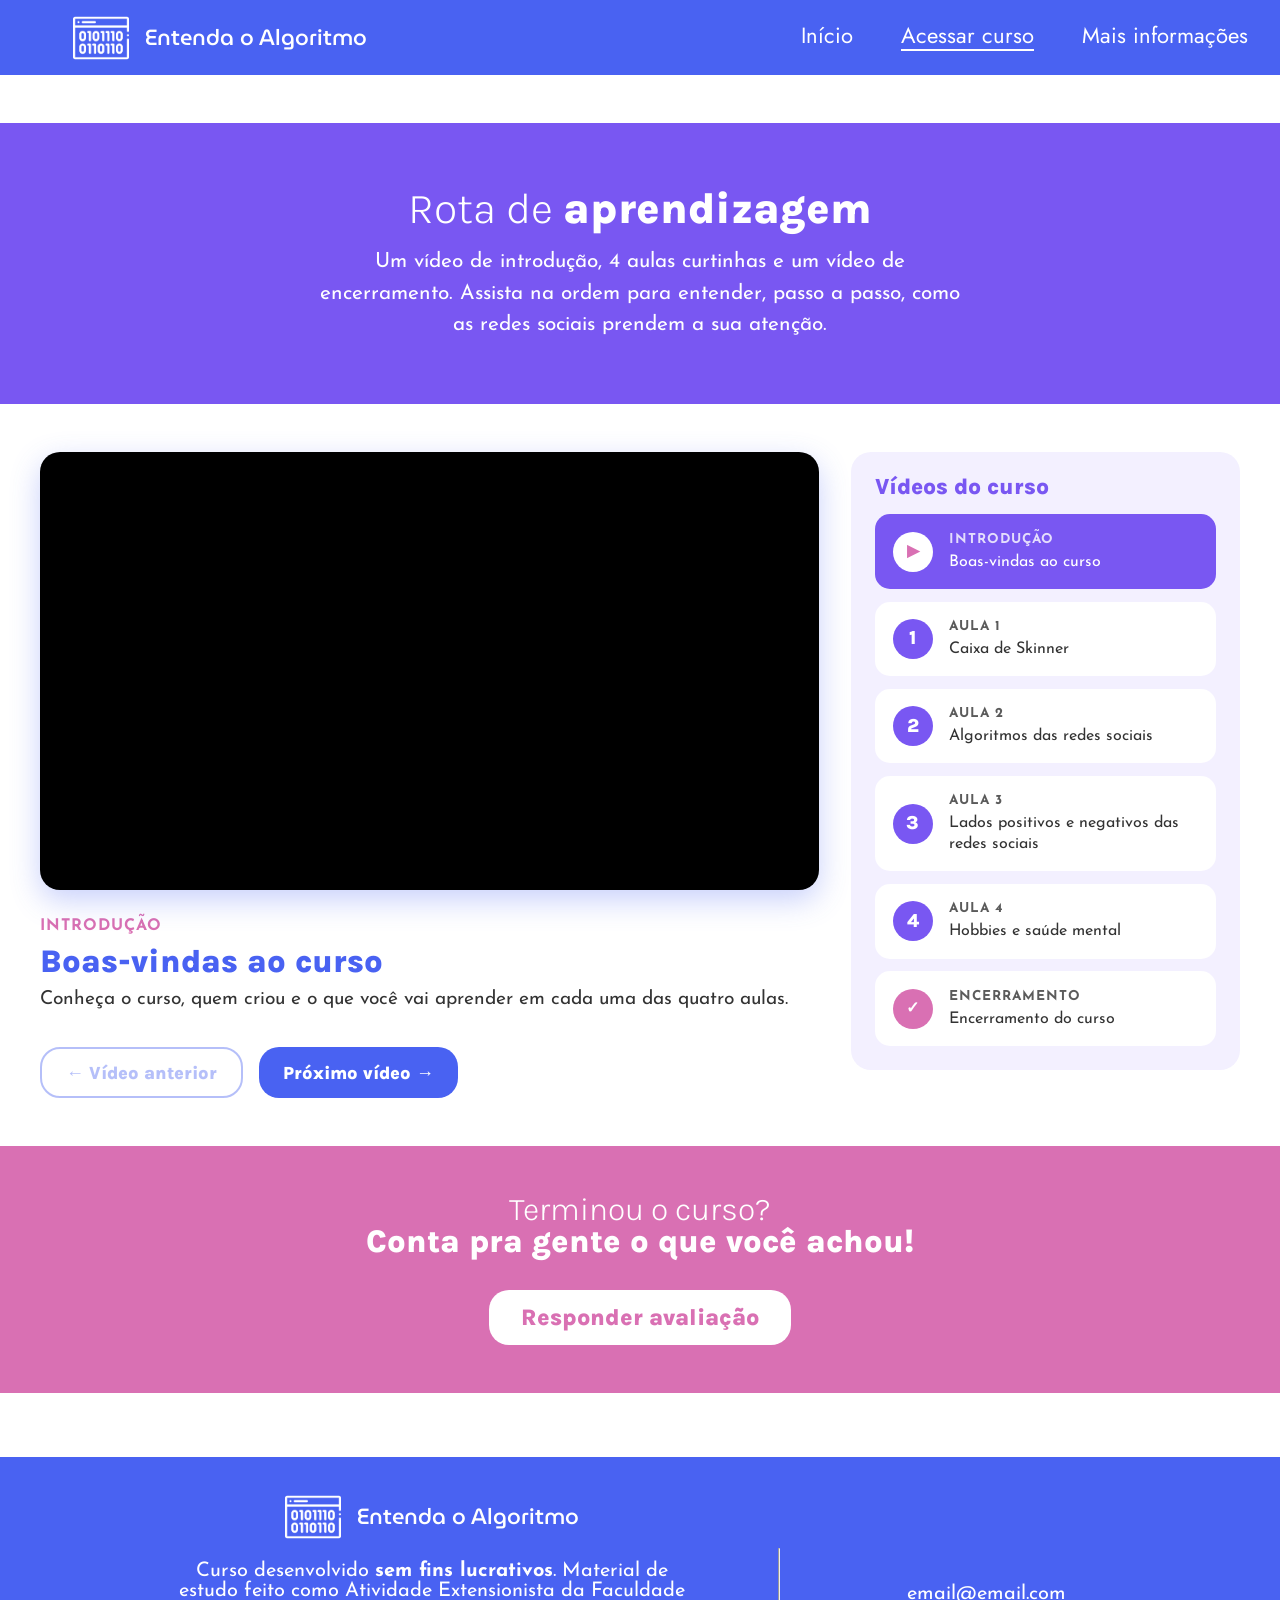
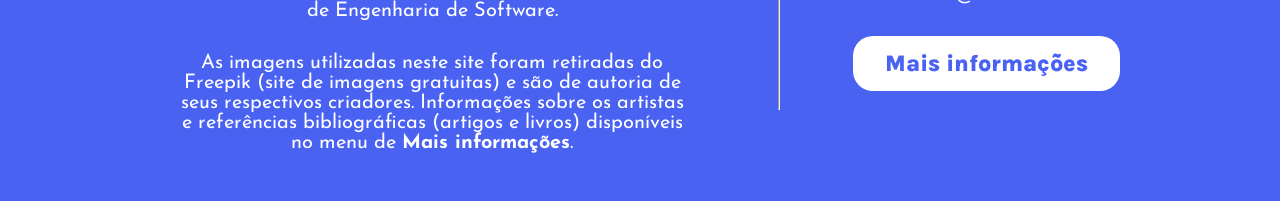
==== curso.html @ 3d0bbe10 "Ajustando detalhes." ====
<!DOCTYPE html>
<html lang="pt-BR">
<head>
    <meta charset="UTF-8">
    <meta name="viewport" content="width=device-width, initial-scale=1.0">
    <link rel="stylesheet" href="index_sass/style.css">
    <link rel="stylesheet" href="index_sass/reset.css">
    <title>Acessar curso | Entenda o Algoritmo</title>
</head>
<body>
    <header>
        <a class="logo" href="index.html" aria-label="Entenda o Algoritmo - página inicial">
            <img src="img/logo.png" alt="">
            <h1 class="texto-logo">Entenda o Algoritmo</h1>
        </a>
        <button class="menu-toggle" aria-label="Abrir menu" aria-expanded="false" aria-controls="menu">
            <span></span><span></span><span></span>
        </button>
        <nav class="opcoes" id="menu" aria-label="Menu principal">
            <a href="index.html">Início</a>
            <a href="curso.html" aria-current="page">Acessar curso</a>
            <a href="mais-informacoes.html">Mais informações</a>
        </nav>
    </header>

    <main>
        <section class="pagina-topo topo-curso">
            <h2>Rota de <span>aprendizagem</span></h2>
            <p>Um vídeo de introdução, 4 aulas curtinhas e um vídeo de encerramento. Assista na ordem para entender, passo a passo, como as redes sociais prendem a sua atenção.</p>
        </section>

        <section class="curso">
            <div class="curso-player">
                <div class="video">
                    <iframe id="video-aula" src="https://www.youtube-nocookie.com/embed/M7lc1UVf-VE?rel=0" title="Introdução - Boas-vindas ao curso" allow="accelerometer; autoplay; clipboard-write; encrypted-media; gyroscope; picture-in-picture" allowfullscreen loading="lazy"></iframe>
                </div>
                <p class="aula-etiqueta" id="aula-etiqueta">Introdução</p>
                <h3 id="aula-titulo">Boas-vindas ao curso</h3>
                <p id="aula-descricao">Conheça o curso, quem criou e o que você vai aprender em cada uma das quatro aulas.</p>
                <div class="curso-navegacao">
                    <button class="btn btn-secundario" type="button" id="aula-anterior">&larr; Vídeo anterior</button>
                    <button class="btn" type="button" id="aula-proxima">Próximo vídeo &rarr;</button>
                </div>
            </div>

            <aside class="curso-lista">
                <h3>Vídeos do curso</h3>
                <!--
                    VÍDEOS DE TESTE: para colocar as videoaulas, trocar o valor de data-video
                    pelo ID do vídeo no YouTube (introdução, aulas 1 a 4 e encerramento).
                    Exemplo: no link https://www.youtube.com/watch?v=ABC123xyz o ID é ABC123xyz
                -->
                <ol class="lista-aulas">
                    <li>
                        <button class="aula aula-extra" type="button" data-id="introducao" data-etiqueta="Introdução" data-video="M7lc1UVf-VE" data-titulo="Boas-vindas ao curso" data-descricao="Conheça o curso, quem criou e o que você vai aprender em cada uma das quatro aulas.">
                            <span class="aula-numero" aria-hidden="true">&#9654;</span>
                            <span class="aula-texto"><strong>Introdução</strong>Boas-vindas ao curso</span>
                        </button>
                    </li>
                    <li>
                        <button class="aula" type="button" data-id="aula-1" data-etiqueta="Aula 1 de 4" data-video="M7lc1UVf-VE" data-titulo="Caixa de Skinner" data-descricao="Descubra o experimento de B. F. Skinner e por que recompensas aleatórias deixam a gente viciado, dos cassinos ao TikTok.">
                            <span class="aula-numero">1</span>
                            <span class="aula-texto"><strong>Aula 1</strong>Caixa de Skinner</span>
                        </button>
                    </li>
                    <li>
                        <button class="aula" type="button" data-id="aula-2" data-etiqueta="Aula 2 de 4" data-video="aqz-KE-bpKQ" data-titulo="Algoritmos das redes sociais" data-descricao="Conheça a história do Facebook e do Instagram, o EdgeRank e como o filtro-bolha decide o que aparece no seu feed.">
                            <span class="aula-numero">2</span>
                            <span class="aula-texto"><strong>Aula 2</strong>Algoritmos das redes sociais</span>
                        </button>
                    </li>
                    <li>
                        <button class="aula" type="button" data-id="aula-3" data-etiqueta="Aula 3 de 4" data-video="jNQXAC9IVRw" data-titulo="Lados positivos e negativos das redes sociais" data-descricao="Comunicação, educação e oportunidades de um lado; vício, comparação e fake news do outro.">
                            <span class="aula-numero">3</span>
                            <span class="aula-texto"><strong>Aula 3</strong>Lados positivos e negativos das redes sociais</span>
                        </button>
                    </li>
                    <li>
                        <button class="aula" type="button" data-id="aula-4" data-etiqueta="Aula 4 de 4" data-video="eRsGyueVLvQ" data-titulo="Hobbies e saúde mental" data-descricao="Dopamina, hiperestimulação e por que hobbies e exercícios físicos fazem tão bem para a mente.">
                            <span class="aula-numero">4</span>
                            <span class="aula-texto"><strong>Aula 4</strong>Hobbies e saúde mental</span>
                        </button>
                    </li>
                    <li>
                        <button class="aula aula-extra" type="button" data-id="encerramento" data-etiqueta="Encerramento" data-video="aqz-KE-bpKQ" data-titulo="Encerramento do curso" data-descricao="Relembre os principais pontos das quatro aulas e veja como usar as redes sociais com mais consciência no dia a dia.">
                            <span class="aula-numero" aria-hidden="true">&#10003;</span>
                            <span class="aula-texto"><strong>Encerramento</strong>Encerramento do curso</span>
                        </button>
                    </li>
                </ol>
            </aside>
        </section>

        <section class="container-feedback">
            <h3>Terminou o curso? <span>Conta pra gente o que você achou!</span></h3>
            <!-- Trocar o # pelo link do formulário do Google Forms -->
            <a class="btn" href="#" target="_blank" rel="noopener">Responder avaliação</a>
        </section>
    </main>

    <footer>
        <div class="rodape-1">
            <div class="logo">
                <img src="img/logo.png" alt="">
                <h1 class="texto-logo">Entenda o Algoritmo</h1>
            </div>

            <h4>Curso desenvolvido <span>sem fins lucrativos</span>. Material de estudo feito como Atividade Extensionista da Faculdade de Engenharia de Software.</h4>
            <h4>As imagens utilizadas neste site foram retiradas do Freepik (site de imagens gratuitas) e são de autoria de seus respectivos criadores. Informações sobre os artistas e referências bibliográficas (artigos e livros) disponíveis no menu de <span>Mais informações</span>.</h4>
        </div>
        <hr class="rodape-divisao">
        <div class="rodape-2">
            <h4>email@email.com</h4>
            <a class="btn mais-info-btn" href="mais-informacoes.html">Mais informações</a>
        </div>
    </footer>

    <script src="js/script.js"></script>
</body>
</html>
---- index_sass/style.css ----
@import url("https://fonts.googleapis.com/css2?family=Josefin+Sans:ital,wght@0,100..700;1,100..700&family=Jost:ital,wght@0,100..900;1,100..900&family=Karla:ital,wght@0,200..800;1,200..800&family=MuseoModerno:ital,wght@0,100..900;1,100..900&display=swap");
:root {
  --azul-escuro: #4962F2;
  --roxo: #7957F2;
  --rosa: #D970B3;
  --azul-claro: #578BF2;
  --jost: "Jost", sans-serif;
  --museo: "MuseoModerno", sans-serif;
  --karla: "Karla", sans-serif;
  --josefin: "Josefin Sans", sans-serif;
}

header {
  background-color: var(--azul-escuro);
  color: white;
  display: flex;
  justify-content: space-between;
  align-items: center;
  margin-bottom: 5rem;
  padding: 1rem;
}
header .logo {
  color: white;
  text-decoration: none;
  width: 20%;
  padding-left: 2rem;
  display: flex;
  justify-content: center;
  align-items: center;
  gap: 1rem;
}
header .logo img {
  height: 3.5rem;
}
header .logo h1 {
  font-family: var(--museo);
  font-weight: 500;
  font-size: 22px;
  width: 40%;
  text-wrap: nowrap;
}
header .opcoes {
  width: 60%;
  display: flex;
  justify-content: right;
  align-items: center;
  padding: 1.5rem 2rem 1.5rem 0rem;
  gap: 3rem;
  font-size: 22px;
  font-family: var(--jost);
  flex-direction: row;
}
header .opcoes a {
  color: white;
  text-decoration: none;
  transition: transform 0.2s;
  border-bottom: 2px solid transparent;
  padding-bottom: 0.2rem;
}
header .opcoes a:hover, header .opcoes a:focus-visible {
  transform: scale(1.1);
}
header .opcoes a[aria-current=page] {
  border-bottom-color: white;
}
header .menu-toggle {
  display: none;
}

@media screen and (max-width: 750px) {
  header {
    flex-direction: row;
    flex-wrap: wrap;
    justify-content: space-between;
    padding: 0.8rem 1rem;
    position: relative;
  }
  header .logo {
    padding-left: 0rem;
    gap: 0.5rem;
    width: auto;
  }
  header .logo img {
    height: 2.6rem;
  }
  header .logo h1 {
    width: auto;
    font-size: 19px;
  }
  header .menu-toggle {
    display: flex;
    flex-direction: column;
    justify-content: center;
    gap: 5px;
    width: 44px;
    height: 44px;
    padding: 10px;
    margin: 0;
    background: none;
    border-radius: 8px;
  }
  header .menu-toggle span {
    display: block;
    height: 3px;
    width: 100%;
    background: white;
    border-radius: 3px;
    transition: transform 0.3s, opacity 0.3s;
  }
  header .menu-toggle:hover {
    transform: none;
    background: rgba(255, 255, 255, 0.15);
  }
  header .menu-toggle[aria-expanded=true] span:nth-child(1) {
    transform: translateY(8px) rotate(45deg);
  }
  header .menu-toggle[aria-expanded=true] span:nth-child(2) {
    opacity: 0;
  }
  header .menu-toggle[aria-expanded=true] span:nth-child(3) {
    transform: translateY(-8px) rotate(-45deg);
  }
  header .opcoes {
    display: none;
    width: 100%;
    flex-direction: column;
    align-items: center;
    padding: 1rem 0rem 0.5rem 0rem;
    gap: 1.2rem;
    font-size: 19px;
  }
  header .opcoes a {
    width: 100%;
    text-align: center;
    padding: 0.6rem 0rem;
  }
  header .opcoes a:hover, header .opcoes a:focus-visible {
    transform: none;
    background: rgba(255, 255, 255, 0.15);
    border-radius: 10px;
  }
  header .opcoes.aberto {
    display: flex;
  }
}
@media screen and (min-width: 750px) and (max-width: 1000px) {
  header {
    flex-direction: row;
    justify-content: center;
    gap: 10%;
  }
  header .logo {
    width: auto;
    padding: 0.5rem;
    gap: 0.5rem;
  }
  header .logo img {
    height: 3rem;
  }
  header .logo h1 {
    width: auto;
    font-size: 20px;
  }
  header .opcoes {
    width: auto;
    justify-content: center;
    flex-wrap: wrap;
    align-items: center;
    padding: 1rem 0rem;
    gap: 2rem;
    font-size: 19px;
  }
}
.container {
  width: 100%;
  height: 45rem;
  display: flex;
  justify-content: center;
  align-items: center;
  margin: 3rem 0rem 0rem 0rem;
  background-color: aqua;
  gap: 5rem;
  padding: 2rem 0rem;
}
.container img {
  height: 35rem;
}
.container div {
  width: 20rem;
}
.container div h2 {
  font-size: 2.7rem;
  font-family: var(--karla);
  font-weight: 300;
  color: white;
}
.container div h3 {
  font-size: 2rem;
  font-family: var(--karla);
  font-weight: 300;
  color: white;
}
.container div span {
  font-weight: 900;
}

.container-1 {
  background: var(--roxo);
}
.container-1 button, .container-1 .btn {
  color: var(--roxo);
}

.container-2 {
  background: var(--azul-escuro);
}

.container-3 {
  height: auto;
  background: var(--rosa);
}
.container-3 img {
  border-radius: 20px;
  margin: 3rem;
}

.container-4 {
  background: var(--azul-claro);
  margin-bottom: 4rem;
}
.container-4 button, .container-4 .btn {
  color: var(--azul-claro);
}

button, .btn {
  display: inline-block;
  text-decoration: none;
  cursor: pointer;
  padding: 1rem 2rem;
  background: white;
  font-family: var(--karla);
  font-weight: 900;
  border: none;
  border-radius: 20px;
  font-size: 23px;
  margin-top: 1rem;
}

button:hover, .btn:hover {
  transform: scale(1.1);
}

button:focus-visible, .btn:focus-visible, a:focus-visible {
  outline: 3px solid #FFD43B;
  outline-offset: 3px;
}

@media screen and (max-width: 650px) {
  .container {
    flex-direction: column;
    justify-content: center;
    height: auto;
    gap: 1rem;
    padding: 2rem 0rem 1rem 0rem;
  }
  .container img {
    width: 80%;
    height: auto;
    padding: 1rem 0rem;
  }
  .container div {
    width: auto;
    display: flex;
    flex-direction: column;
    justify-content: center;
    align-items: center;
    gap: 0.8rem;
  }
  .container div h2 {
    font-size: 1.6rem;
    text-align: center;
    padding: 1rem 10% 0rem 10%;
  }
  .container div h3 {
    font-size: 1.2rem;
    text-align: center;
    padding: 0rem 10%;
  }
  .container div span {
    font-weight: 900;
  }
  .container div button, .container div .btn {
    padding: 1rem 1.5rem;
    font-size: 20px;
    margin-top: 1rem;
    width: 12rem;
  }
  .container-1 {
    flex-direction: column-reverse;
    gap: 0rem;
    padding: 2rem 0rem;
  }
  .container-1 img {
    padding: 0rem;
  }
  .container-1, .container-2 {
    gap: 0rem;
  }
  .container-2 h3 {
    margin: 0rem 0.5rem 2rem 0.5rem;
  }
  .container-3 h3 {
    margin: 2rem 0.5rem 0rem 0.5rem;
  }
  .container-3 img {
    padding: 0rem;
  }
  .container-4 {
    gap: 2rem;
    padding: 1rem 0rem 0rem 0rem;
  }
  .container-4 img {
    padding: 0rem;
  }
  .container-4 button, .container-4 .btn {
    margin-bottom: 2.5rem;
  }
}
@media screen and (min-width: 500px) and (max-width: 650px) {
  .container img {
    width: 75%;
  }
  .container div {
    gap: 1rem;
  }
  .container div h2 {
    font-size: 1.8rem;
  }
  .container div h3 {
    font-size: 1.4rem;
  }
}
@media screen and (min-width: 650px) and (max-width: 1000px) {
  .container {
    display: flex;
    justify-content: center;
    align-items: center;
    gap: 2rem;
    padding: 2rem 1.5rem;
  }
  .container img {
    width: 45% !important;
    height: auto;
    padding: 1rem 0rem;
  }
  .container div {
    gap: 1rem;
    width: 40% !important;
    text-align: center;
    padding: 0rem;
    margin: 0rem;
  }
  .container div h2 {
    font-size: 1.8rem;
  }
  .container div h3 {
    font-size: 1.4rem;
  }
  .container div button, .container div .btn {
    padding: 1rem 1.5rem;
    font-size: 20px;
    margin-top: 1rem;
    width: 12rem;
  }
  .container-3 h3 {
    margin: 0rem;
  }
  .container-3 img {
    padding: 0rem;
  }
}
@media screen and (min-width: 1000px) and (max-width: 1300px) {
  .container {
    gap: 0rem;
  }
  .container img {
    width: 50% !important;
    height: auto;
    padding: 2rem 0rem;
  }
  .container-3 {
    padding: 2rem 0rem;
  }
  .container-3 img {
    image-orientation: flip;
    width: 50%;
    height: auto;
    padding: 0rem;
  }
}
footer {
  background: var(--azul-escuro);
  color: white;
  display: flex;
  justify-content: center;
  align-items: center;
  flex-direction: row;
}
footer .rodape-1, footer .rodape-2 {
  display: flex;
  justify-content: center;
  align-items: center;
  flex-direction: column;
  width: auto;
  max-width: 34rem;
  margin: 2rem 0rem;
}
footer .rodape-1 h4, footer .rodape-2 h4 {
  padding: 1rem;
  font-size: 20px;
  color: white;
  font-family: var(--josefin);
  font-weight: 400;
  text-align: center;
}
footer .rodape-1 span, footer .rodape-2 span {
  font-weight: 900;
}
footer .rodape-1 button, footer .rodape-1 .btn, footer .rodape-2 button, footer .rodape-2 .btn {
  color: var(--azul-escuro);
}
footer .rodape-1 .btn-linkedin, footer .rodape-2 .btn-linkedin {
  background: none;
  color: white;
  display: flex;
  justify-content: center;
  flex-wrap: nowrap;
  flex-direction: row;
  align-items: center;
  gap: 0.5rem;
}
footer .rodape-1 .btn-linkedin img, footer .rodape-2 .btn-linkedin img {
  width: 30px;
}
footer .logo {
  display: flex;
  justify-content: center;
  align-items: center;
  gap: 1rem;
  flex-direction: row;
}
footer .logo img {
  height: 3.5rem;
}
footer .logo h1 {
  font-family: var(--museo);
  font-weight: 500;
  font-size: 22px;
  text-wrap: nowrap;
}
footer .rodape-1 {
  margin-left: 10rem;
}
footer .rodape-2 {
  margin-right: 10rem;
}
footer hr {
  height: 10rem;
}

@media screen and (max-width: 600px) {
  footer {
    flex-direction: column;
    gap: 1rem;
  }
  footer .rodape-1, footer .rodape-2 {
    width: auto;
    margin: 0rem 0rem;
  }
  footer .rodape-1 h4, footer .rodape-2 h4 {
    padding: 0.5rem;
    font-size: 16px;
  }
  footer .rodape-1 button, footer .rodape-1 .btn, footer .rodape-2 button, footer .rodape-2 .btn {
    font-size: 16px;
    width: auto;
    padding: 0.5rem 1rem;
  }
  footer .logo {
    gap: 0.5rem;
  }
  footer .logo img {
    height: 2.5rem;
  }
  footer .logo h1 {
    font-size: 18px;
    text-wrap: nowrap;
  }
  footer .rodape-1 {
    margin-left: 0rem;
    padding-top: 2rem;
  }
  footer .rodape-2 {
    margin-right: 0rem;
    padding-bottom: 2rem;
  }
  footer hr {
    height: 0.1rem;
    width: 5rem;
    background-color: white;
  }
}
@media screen and (min-width: 600px) and (max-width: 1100px) {
  footer {
    gap: 1rem;
  }
  footer .rodape-1, footer .rodape-2 {
    width: auto;
    margin: 0rem;
  }
  footer .rodape-1 h4, footer .rodape-2 h4 {
    padding: 1rem;
    font-size: 18px;
  }
  footer .rodape-1 span, footer .rodape-2 span {
    font-weight: 900;
  }
  footer .rodape-1 button, footer .rodape-1 .btn, footer .rodape-2 button, footer .rodape-2 .btn {
    font-size: 17px;
    padding: 0.5rem 1rem;
    width: auto;
    color: var(--azul-escuro);
  }
  footer .logo {
    gap: 0.5rem;
  }
  footer .logo img {
    height: 3rem;
  }
  footer .logo h1 {
    font-family: var(--museo);
    font-weight: 500;
    font-size: 18px;
    text-wrap: nowrap;
  }
  footer .rodape-1 {
    margin-left: 3rem;
    margin-top: 2rem;
    margin-bottom: 2rem;
  }
  footer .rodape-2 {
    margin-right: 3rem;
    margin-top: 2rem;
    margin-bottom: 2rem;
  }
  footer hr {
    height: 10rem;
  }
}
.pagina-topo {
  background: var(--roxo);
  color: white;
  text-align: center;
  padding: 4rem 1.5rem;
  margin-top: 3rem;
}
.pagina-topo h2 {
  font-family: var(--karla);
  font-size: 2.7rem;
  font-weight: 300;
  margin-bottom: 1rem;
}
.pagina-topo h2 span {
  font-weight: 900;
}
.pagina-topo p {
  font-family: var(--josefin);
  font-size: 1.3rem;
  line-height: 1.5;
  max-width: 40rem;
  margin: 0 auto;
}

.topo-info {
  background: var(--azul-escuro);
}

.curso {
  display: grid;
  grid-template-columns: minmax(0, 2fr) minmax(0, 1fr);
  gap: 2rem;
  max-width: 75rem;
  margin: 3rem auto;
  padding: 0rem 1.5rem;
  font-family: var(--josefin);
}

.curso-player .video {
  position: relative;
  width: 100%;
  aspect-ratio: 16/9;
  border-radius: 20px;
  overflow: hidden;
  background: #000;
  box-shadow: 0 10px 30px rgba(73, 98, 242, 0.3);
}
.curso-player .video iframe {
  position: absolute;
  inset: 0;
  width: 100%;
  height: 100%;
  border: 0;
}
.curso-player .aula-etiqueta {
  margin-top: 1.5rem;
  color: var(--rosa);
  font-weight: 700;
  font-size: 1rem;
  text-transform: uppercase;
  letter-spacing: 1px;
}
.curso-player h3 {
  font-family: var(--karla);
  font-weight: 900;
  font-size: 2rem;
  color: var(--azul-escuro);
  margin: 0.5rem 0rem;
}
.curso-player p {
  font-size: 1.2rem;
  line-height: 1.5;
  color: #333;
}

.curso-navegacao {
  display: flex;
  gap: 1rem;
  flex-wrap: wrap;
  margin-top: 1rem;
}
.curso-navegacao .btn {
  background: var(--azul-escuro);
  color: white;
  font-size: 18px;
  padding: 0.8rem 1.5rem;
}
.curso-navegacao .btn-secundario {
  background: white;
  color: var(--azul-escuro);
  border: 2px solid var(--azul-escuro);
}
.curso-navegacao .btn:disabled {
  opacity: 0.4;
  cursor: not-allowed;
  transform: none;
}

.curso-lista {
  background: #F3F0FF;
  border-radius: 20px;
  padding: 1.5rem;
  align-self: start;
}
.curso-lista h3 {
  font-family: var(--karla);
  font-weight: 900;
  font-size: 1.4rem;
  color: var(--roxo);
  margin-bottom: 1rem;
}

.lista-aulas {
  display: flex;
  flex-direction: column;
  gap: 0.8rem;
}
.lista-aulas .aula {
  width: 100%;
  display: flex;
  align-items: center;
  gap: 1rem;
  text-align: left;
  margin: 0;
  padding: 0.9rem 1rem;
  border-radius: 15px;
  background: white;
  border: 2px solid transparent;
  font-family: var(--josefin);
  font-weight: 400;
  font-size: 1rem;
  color: #333;
  line-height: 1.3;
  transition: border-color 0.2s, transform 0.2s;
}
.lista-aulas .aula:hover {
  transform: scale(1.02);
  border-color: var(--azul-claro);
}
.lista-aulas .aula[aria-current=true] {
  background: var(--roxo);
  color: white;
}
.lista-aulas .aula[aria-current=true] .aula-numero {
  background: white;
  color: var(--roxo);
}
.lista-aulas .aula-numero {
  flex-shrink: 0;
  display: flex;
  justify-content: center;
  align-items: center;
  width: 2.5rem;
  height: 2.5rem;
  border-radius: 50%;
  background: var(--roxo);
  color: white;
  font-family: var(--karla);
  font-weight: 900;
  font-size: 1.2rem;
}
.lista-aulas .aula-extra .aula-numero {
  background: var(--rosa);
  font-size: 1rem;
}
.lista-aulas .aula-extra[aria-current=true] .aula-numero {
  color: var(--rosa);
}
.lista-aulas .aula-texto {
  display: flex;
  flex-direction: column;
  gap: 0.2rem;
}
.lista-aulas .aula-texto strong {
  font-weight: 700;
  font-size: 0.85rem;
  text-transform: uppercase;
  letter-spacing: 1px;
  opacity: 0.8;
}

.container-feedback {
  background: var(--rosa);
  color: white;
  text-align: center;
  padding: 3rem 1.5rem;
  margin-bottom: 4rem;
}
.container-feedback h3 {
  font-family: var(--karla);
  font-size: 2rem;
  font-weight: 300;
  margin-bottom: 1rem;
}
.container-feedback h3 span {
  font-weight: 900;
  display: block;
}
.container-feedback .btn {
  color: var(--rosa);
}

.info {
  display: grid;
  grid-template-columns: repeat(2, minmax(0, 1fr));
  gap: 1.5rem;
  max-width: 75rem;
  margin: 3rem auto 4rem auto;
  padding: 0rem 1.5rem;
  font-family: var(--josefin);
}

.info-card {
  background: #F3F0FF;
  border-radius: 20px;
  padding: 2rem;
  color: #333;
  line-height: 1.5;
  font-size: 1.1rem;
}
.info-card h3 {
  font-family: var(--karla);
  font-weight: 900;
  font-size: 1.6rem;
  color: var(--roxo);
  margin-bottom: 1rem;
}
.info-card h4 {
  font-family: var(--karla);
  font-weight: 700;
  font-size: 1.2rem;
  color: var(--azul-escuro);
  margin: 1.5rem 0rem 0.5rem 0rem;
}
.info-card p {
  margin-bottom: 1rem;
}
.info-card strong {
  font-weight: 700;
}
.info-card a {
  color: var(--azul-escuro);
  word-break: break-word;
}

.info-lista {
  list-style: disc;
  padding-left: 1.3rem;
}
.info-lista li {
  margin-bottom: 0.6rem;
}

.info-links {
  font-size: 0.95rem;
}

.info-card:nth-child(2) {
  grid-row: span 2;
}

.info-ajuda {
  background: var(--rosa);
  color: white;
}
.info-ajuda h3, .info-ajuda a {
  color: white;
}

@media screen and (max-width: 900px) {
  .curso {
    grid-template-columns: 1fr;
  }
  .info {
    grid-template-columns: 1fr;
  }
  .info-card:nth-child(2) {
    grid-row: auto;
  }
}
@media screen and (max-width: 650px) {
  .pagina-topo {
    padding: 2.5rem 1rem;
  }
  .pagina-topo h2 {
    font-size: 1.8rem;
  }
  .pagina-topo p {
    font-size: 1.1rem;
  }
  .curso, .info {
    margin: 2rem auto;
    padding: 0rem 1rem;
  }
  .curso-player .video {
    border-radius: 12px;
  }
  .curso-player h3 {
    font-size: 1.5rem;
  }
  .curso-player p {
    font-size: 1.05rem;
  }
  .curso-navegacao .btn {
    flex: 1;
    font-size: 16px;
    padding: 0.8rem 1rem;
    text-align: center;
  }
  .container-feedback h3 {
    font-size: 1.4rem;
  }
  .info-card {
    padding: 1.5rem;
    font-size: 1rem;
  }
}
.container {
  box-sizing: border-box;
}

.btn, button {
  white-space: nowrap;
}

.lista-aulas .aula {
  white-space: normal;
}

@media screen and (max-width: 750px) {
  body > header {
    padding: 0.6rem 1rem;
  }
  body > header .opcoes a[aria-current=page] {
    border-bottom-color: transparent;
    background: rgba(255, 255, 255, 0.2);
    border-radius: 10px;
  }
}

/*# sourceMappingURL=style.css.map */
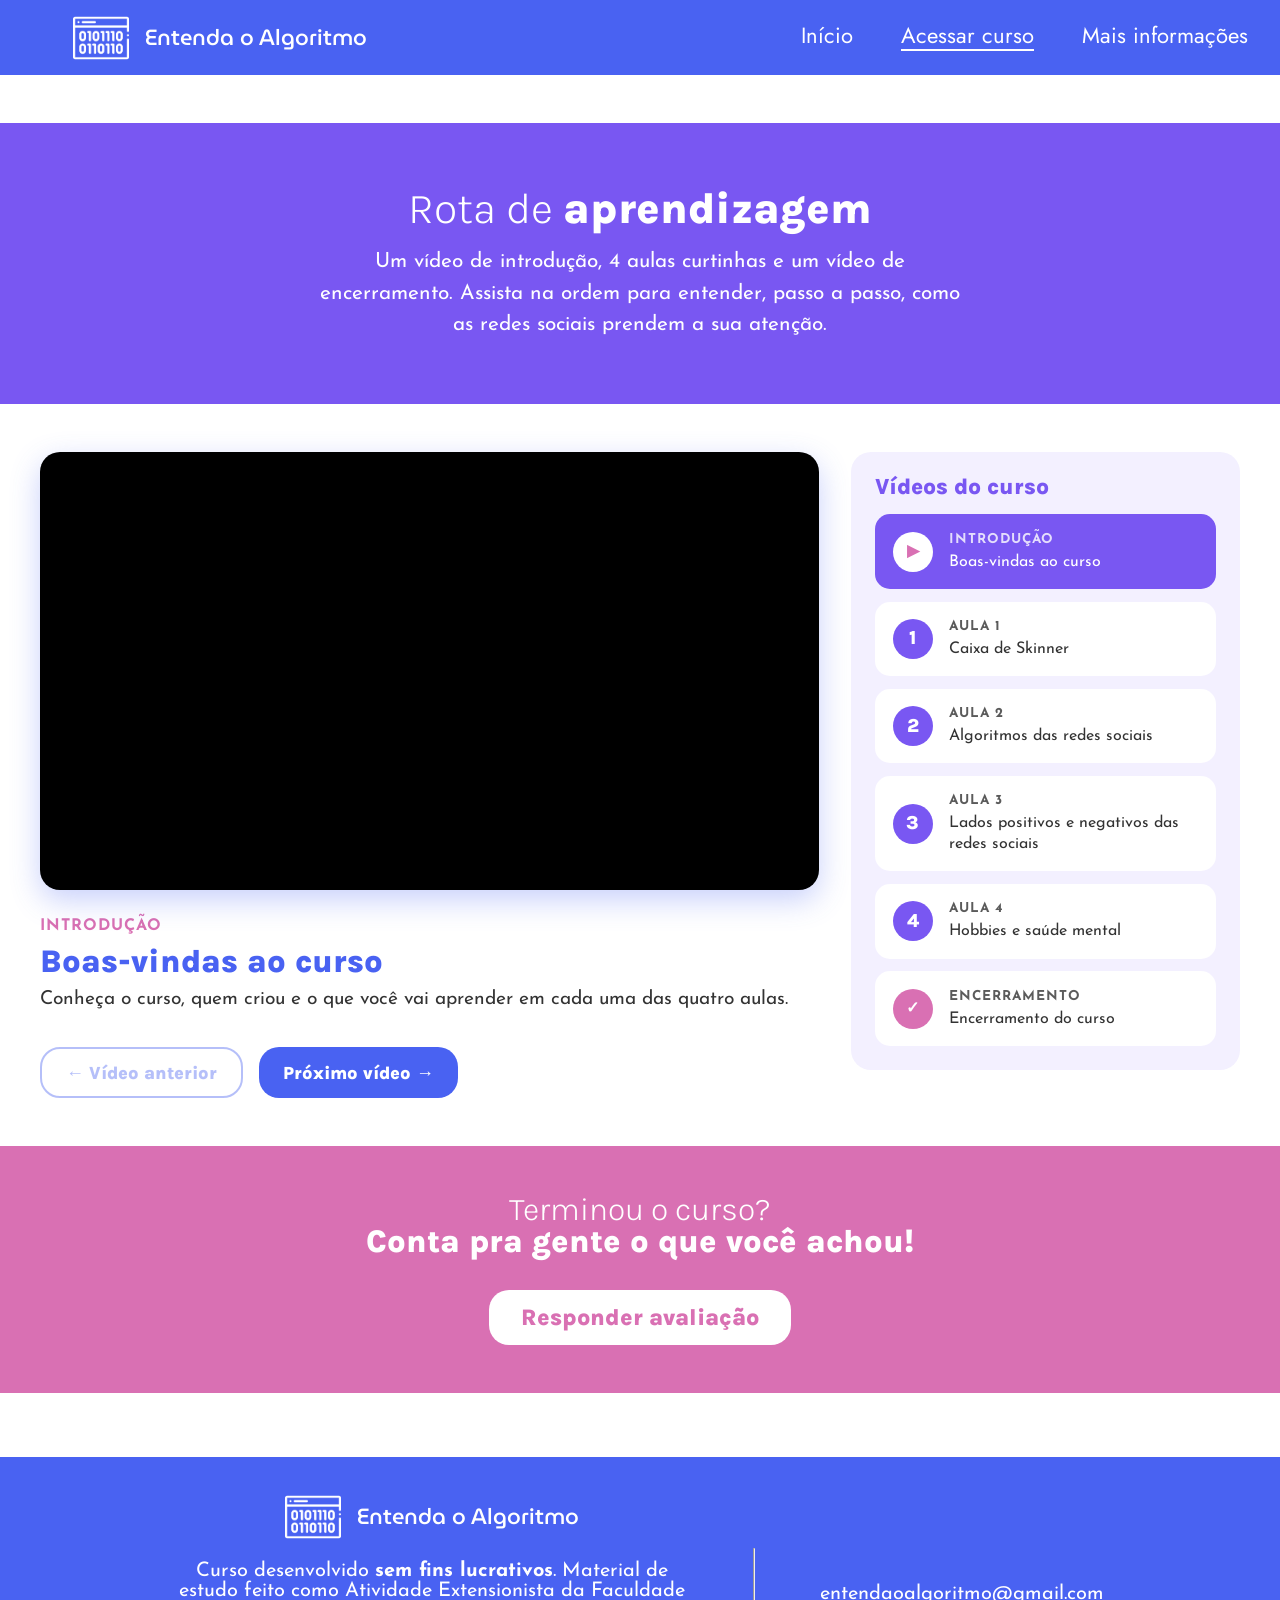
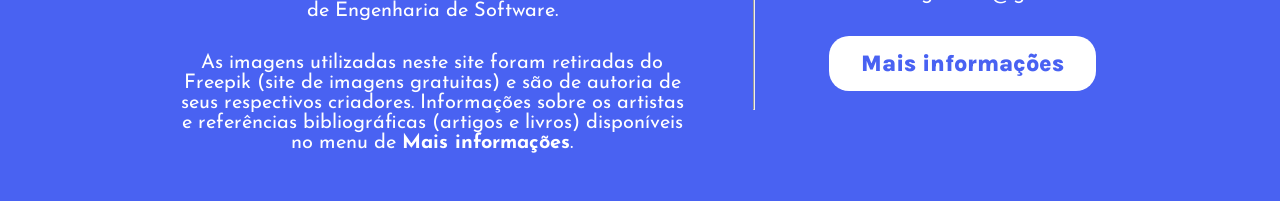
==== commit b260c0ec: "Ajustando e-mail no site" ====
--- a/curso.html
+++ b/curso.html
@@ -94,7 +94,7 @@
         <section class="container-feedback">
             <h3>Terminou o curso? <span>Conta pra gente o que você achou!</span></h3>
             <!-- Trocar o # pelo link do formulário do Google Forms -->
-            <a class="btn" href="#" target="_blank" rel="noopener">Responder avaliação</a>
+            <a class="btn" href="https://docs.google.com/forms/d/e/1FAIpQLSdnWYzrgBQA33xOzJUFiazICIhiclO5DUC6-a_5540QKNPAaw/viewform" target="_blank" rel="noopener">Responder avaliação</a>
         </section>
     </main>
 
@@ -110,7 +110,7 @@
         </div>
         <hr class="rodape-divisao">
         <div class="rodape-2">
-            <h4>email@email.com</h4>
+            <h4>entendaoalgoritmo@gmail.com</h4>
             <a class="btn mais-info-btn" href="mais-informacoes.html">Mais informações</a>
         </div>
     </footer>
